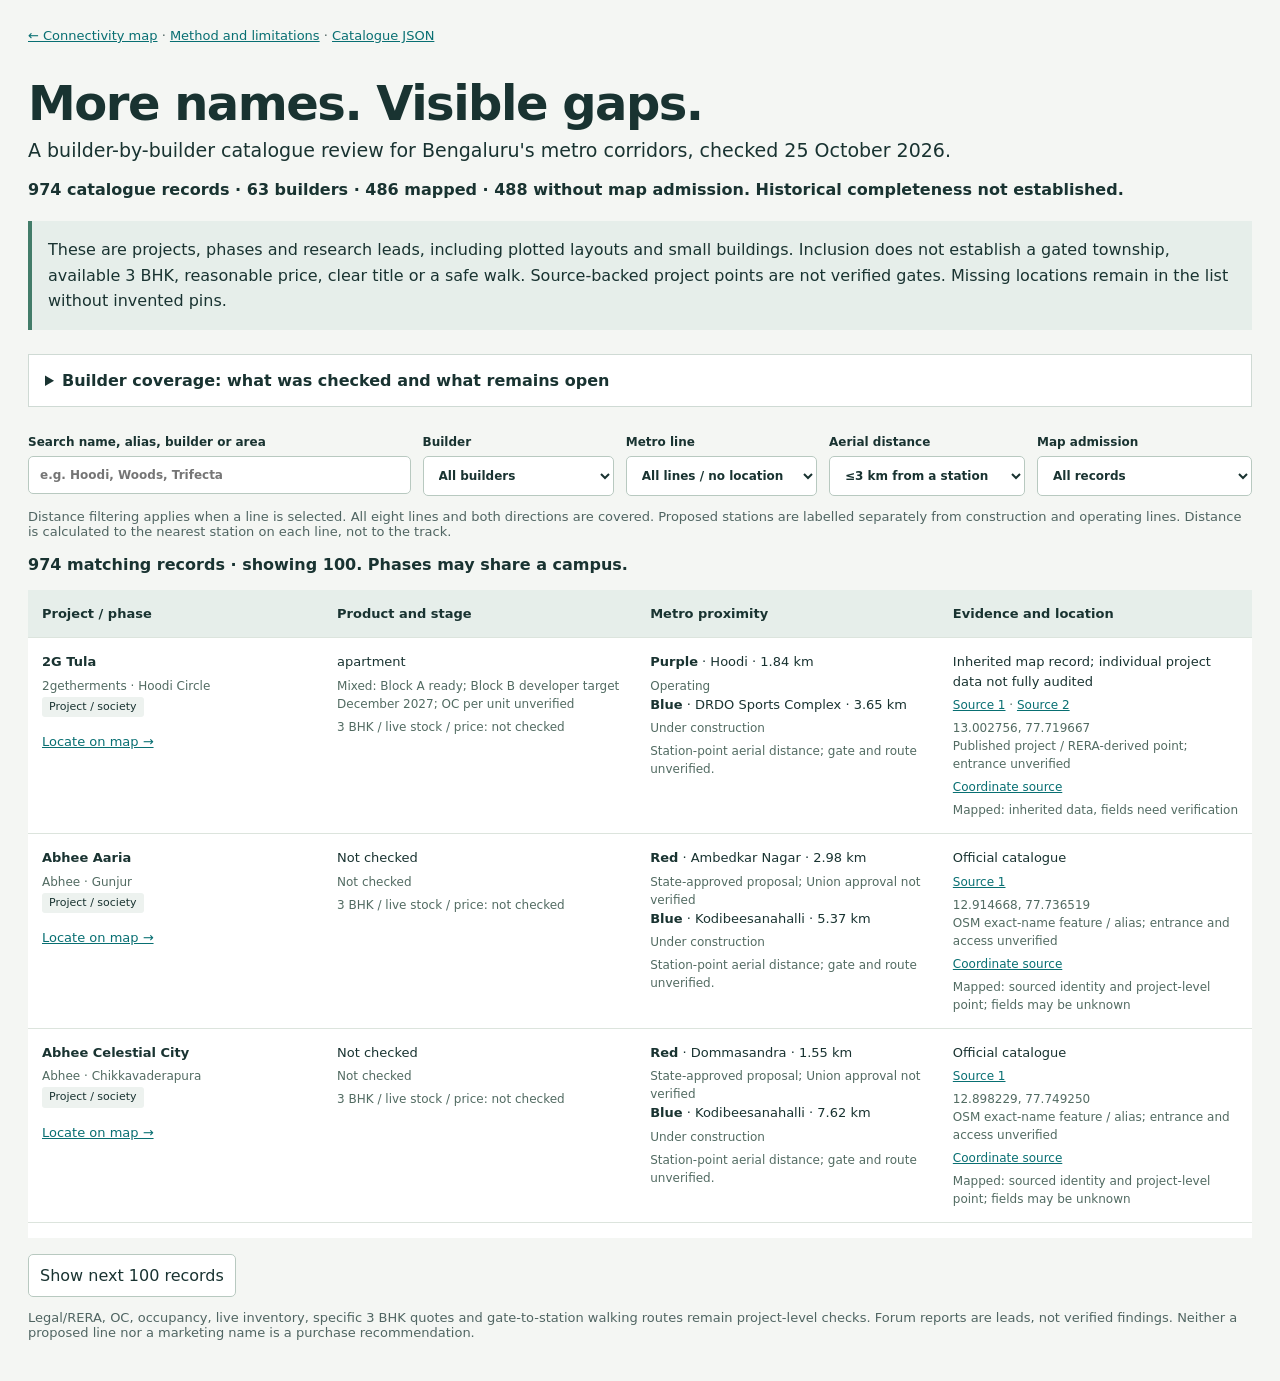
==== research.html @ 1ad4d7e0 "Expand metro property catalogue with builder coverage audit and explicit unknowns" ====
<!doctype html>
<html lang="en">
<head>
  <meta charset="utf-8">
  <meta name="viewport" content="width=device-width,initial-scale=1">
  <title>Property catalogue and builder coverage — Bengaluru</title>
  <link rel="stylesheet" href="research.css">
  <script src="property-utils.js" defer></script>
  <script src="research.js" defer></script>
</head>
<body>
<main>
  <nav><a href="index.html">← Connectivity map</a> · <a href="audit/README.md">Method and limitations</a> · <a href="audit/properties.json" download>Catalogue JSON</a></nav>
  <h1>More names. Visible gaps.</h1>
  <p class="lede">A builder-by-builder catalogue review for Bengaluru's metro corridors, checked 25 October 2026.</p>
  <p id="summary" role="status">Loading catalogue…</p>
  <aside>These are projects, phases and research leads, including plotted layouts and small buildings. Inclusion does not establish a gated township, available 3 BHK, reasonable price, clear title or a safe walk. Source-backed project points are not verified gates. Missing locations remain in the list without invented pins.</aside>
  <details id="coverage">
    <summary>Builder coverage: what was checked and what remains open</summary>
    <p>No builder is certified historically exhaustive. Current marketing catalogues can omit delivered buildings, sold-out phases and projects held under other promoter entities. Retrieval failures and dynamic shells are recorded in the <a href="audit/sources.json">source manifest</a>.</p>
    <div class="scroll"><table><thead><tr><th>Builder</th><th>Original map</th><th>Catalogue records</th><th>Coverage and sources</th></tr></thead><tbody id="builders"></tbody></table></div>
  </details>
  <section class="filters" aria-label="Catalogue filters">
    <label>Search name, alias, builder or area<input type="search" id="query" placeholder="e.g. Hoodi, Woods, Trifecta"></label>
    <label>Builder<select id="builder"><option value="">All builders</option></select></label>
    <label>Metro line<select id="line"><option value="">All lines / no location</option></select></label>
    <label>Aerial distance<select id="distance"><option value="3">≤3 km from a station</option><option value="1">≤1 km from a station</option><option value="0.5">≤500 m from a station</option><option value="all">Any distance</option></select></label>
    <label>Map admission<select id="admission"><option value="">All records</option><option value="mapped">Mapped</option><option value="unmapped">Not mapped / unresolved</option></select></label>
  </section>
  <p class="hint">Distance filtering applies when a line is selected. All eight lines and both directions are covered. Proposed stations are labelled separately from construction and operating lines. Distance is calculated to the nearest station on each line, not to the track.</p>
  <p id="count" aria-live="polite"></p>
  <div class="scroll"><table id="projects"><thead><tr><th>Project / phase</th><th>Product and stage</th><th>Metro proximity</th><th>Evidence and location</th></tr></thead><tbody id="rows"></tbody></table></div>
  <button id="more" hidden>Show next 100 records</button>
  <p class="hint">Legal/RERA, OC, occupancy, live inventory, specific 3 BHK quotes and gate-to-station walking routes remain project-level checks. Forum reports are leads, not verified findings. Neither a proposed line nor a marketing name is a purchase recommendation.</p>
</main>
</body>
</html>
---- research.css ----
:root{color-scheme:light;font-family:system-ui,sans-serif;color:#193331;background:#f4f6f3}body{margin:0}main{max-width:1240px;margin:auto;padding:28px}a{color:#086f72}nav,.hint{font-size:13px;color:#506562}h1{font-size:clamp(30px,5vw,48px);letter-spacing:-1.5px;margin:32px 0 8px}.lede{font-size:19px;margin-top:0}aside{background:#e6eeea;border-left:4px solid #427c69;padding:16px;line-height:1.6;margin:22px 0}details{background:white;border:1px solid #cfdad4;padding:16px;margin:24px 0}summary{cursor:pointer;font-weight:650}.filters{display:grid;grid-template-columns:2fr repeat(4,1fr);gap:12px;margin-top:28px}label{display:flex;flex-direction:column;gap:7px;font-size:12px;font-weight:650}input,select,button{font:inherit;padding:11px;border:1px solid #b8c9c0;border-radius:5px;background:white;color:#193331;min-width:0}input:focus,select:focus,button:focus{outline:2px solid #086f72;outline-offset:2px}button{cursor:pointer;margin-top:16px}table{width:100%;border-collapse:collapse;background:white;font-size:13px}th{text-align:left;background:#e6eeea;position:sticky;top:0}td,th{padding:14px;vertical-align:top;border-bottom:1px solid #dce4dd;line-height:1.5}td:first-child{min-width:195px}td{max-width:360px}small{display:block;font-size:12px;color:#526b62;margin-top:5px}.scroll{overflow:auto;max-height:72vh}.tag{display:inline-block;padding:2px 7px;background:#edf2ef;border-radius:3px;margin:2px 0;font-size:11px}.warning{color:#8a4b11}#count,#summary{font-weight:600}@media(max-width:850px){main{padding:18px}.filters{grid-template-columns:1fr 1fr}.filters label:first-child{grid-column:1/-1}td,th{padding:10px}nav{line-height:1.8}}
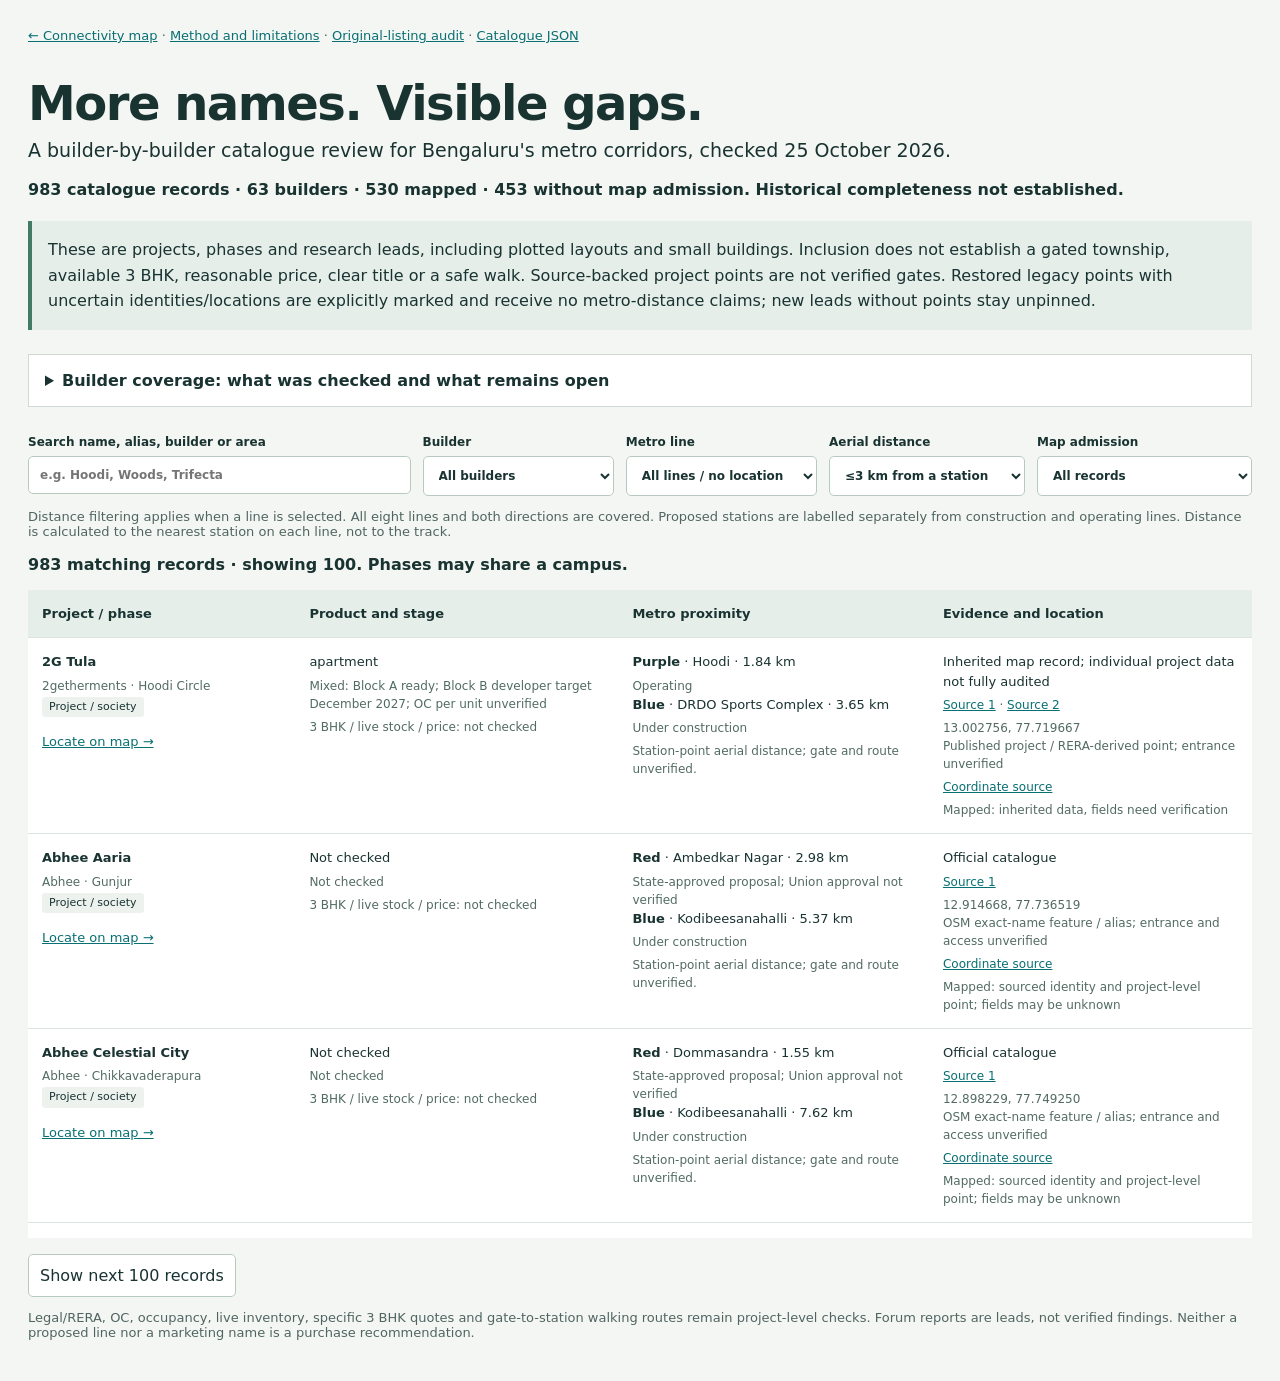
==== commit e9be9509: "Audit all PR listing removals and restore 44 legacy map markers" ====
--- a/research.html
+++ b/research.html
@@ -10,11 +10,11 @@
 </head>
 <body>
 <main>
-  <nav><a href="index.html">← Connectivity map</a> · <a href="audit/README.md">Method and limitations</a> · <a href="audit/properties.json" download>Catalogue JSON</a></nav>
+  <nav><a href="index.html">← Connectivity map</a> · <a href="audit/README.md">Method and limitations</a> · <a href="audit/removal-audit.json">Original-listing audit</a> · <a href="audit/properties.json" download>Catalogue JSON</a></nav>
   <h1>More names. Visible gaps.</h1>
   <p class="lede">A builder-by-builder catalogue review for Bengaluru's metro corridors, checked 25 October 2026.</p>
   <p id="summary" role="status">Loading catalogue…</p>
-  <aside>These are projects, phases and research leads, including plotted layouts and small buildings. Inclusion does not establish a gated township, available 3 BHK, reasonable price, clear title or a safe walk. Source-backed project points are not verified gates. Missing locations remain in the list without invented pins.</aside>
+  <aside>These are projects, phases and research leads, including plotted layouts and small buildings. Inclusion does not establish a gated township, available 3 BHK, reasonable price, clear title or a safe walk. Source-backed project points are not verified gates. Restored legacy points with uncertain identities/locations are explicitly marked and receive no metro-distance claims; new leads without points stay unpinned.</aside>
   <details id="coverage">
     <summary>Builder coverage: what was checked and what remains open</summary>
     <p>No builder is certified historically exhaustive. Current marketing catalogues can omit delivered buildings, sold-out phases and projects held under other promoter entities. Retrieval failures and dynamic shells are recorded in the <a href="audit/sources.json">source manifest</a>.</p>
